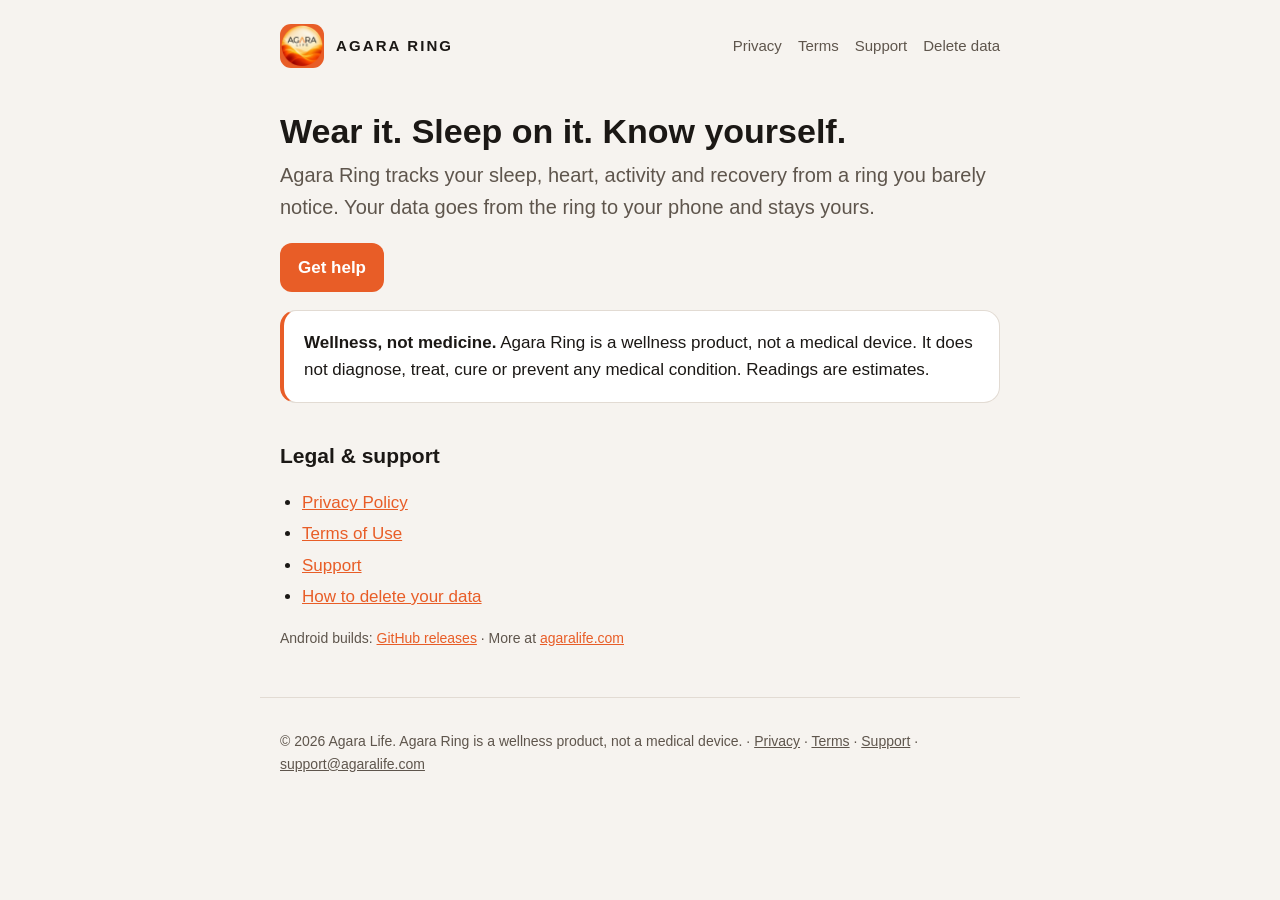
==== docs/index.html @ 2ab8aa85 "Publish Agara Ring legal + support pages (docs/)" ====
<!doctype html>
<html lang="en"><head><meta charset="utf-8"><meta name="viewport" content="width=device-width,initial-scale=1">
<title>Agara Ring · Agara Ring</title><meta name="description" content="Agara Ring — sleep, heart, activity and recovery.">
<link rel="icon" href="logo.png"><link rel="stylesheet" href="style.css"></head>
<body><header><img src="logo.png" alt="" width="44" height="44"><a class="brand" href="./">AGARA RING</a>
<nav><a href="privacy/">Privacy</a><a href="terms/">Terms</a><a href="support/">Support</a><a href="delete-data/">Delete data</a></nav></header>
<main><h1>Wear it. Sleep on it. Know yourself.</h1>
<p class="lead">Agara Ring tracks your sleep, heart, activity and recovery from a ring you barely notice. Your data goes from the ring to your phone and stays yours.</p>
<p><a class="btn" href="support/">Get help</a></p>
<div class="card notice"><strong>Wellness, not medicine.</strong> Agara Ring is a wellness product, not a medical device. It does not diagnose, treat, cure or prevent any medical condition. Readings are estimates.</div>
<h2>Legal &amp; support</h2>
<ul><li><a href="privacy/">Privacy Policy</a></li><li><a href="terms/">Terms of Use</a></li><li><a href="support/">Support</a></li><li><a href="delete-data/">How to delete your data</a></li></ul>
<p class="meta">Android builds: <a href="https://github.com/RafayGhafoor/Agara-Ring-Releases/releases">GitHub releases</a> · More at <a href="https://www.agaralife.com/">agaralife.com</a></p></main>
<footer>© 2026 Agara Life. Agara Ring is a wellness product, not a medical device. ·
<a href="privacy/">Privacy</a> · <a href="terms/">Terms</a> · <a href="support/">Support</a> ·
<a href="mailto:support@agaralife.com">support@agaralife.com</a></footer></body></html>
---- docs/style.css ----
:root{--bg:#12100E;--card:#1B1815;--text:#F4EFE9;--muted:#BDB4A9;--accent:#E85D27;--line:#2C2722}
@media (prefers-color-scheme:light){:root{--bg:#F6F3EF;--card:#FFFFFF;--text:#1B1815;--muted:#5E554C;--line:#E2DBD3}}
*{box-sizing:border-box}html{-webkit-text-size-adjust:100%}
body{margin:0;background:var(--bg);color:var(--text);font:17px/1.6 ui-sans-serif,-apple-system,"Segoe UI",Roboto,Helvetica,Arial,sans-serif}
a{color:var(--accent)}a:hover{text-decoration:none}
header,main,footer{max-width:760px;margin:0 auto;padding:0 20px}
header{display:flex;align-items:center;gap:12px;padding-top:24px;padding-bottom:12px}
header img{width:44px;height:44px;border-radius:11px}
header .brand{font-weight:800;letter-spacing:.14em;font-size:15px;text-decoration:none;color:var(--text)}
nav{margin-left:auto;display:flex;gap:16px;flex-wrap:wrap;font-size:15px}nav a{color:var(--muted);text-decoration:none}nav a:hover{color:var(--accent)}
h1{font-size:34px;line-height:1.15;margin:32px 0 8px}h2{font-size:21px;margin:36px 0 6px}
.lead{font-size:20px;color:var(--muted);margin-top:0}.meta{color:var(--muted);font-size:14px}
.card{background:var(--card);border:1px solid var(--line);border-radius:16px;padding:18px 20px;margin:18px 0}
.btn{display:inline-block;background:var(--accent);color:#fff;text-decoration:none;font-weight:700;padding:11px 18px;border-radius:12px}
ul{padding-left:22px}li{margin:4px 0}
footer{padding-top:32px;padding-bottom:48px;color:var(--muted);font-size:14px;border-top:1px solid var(--line);margin-top:48px}
footer a{color:var(--muted)}
.notice{border-left:4px solid var(--accent)}
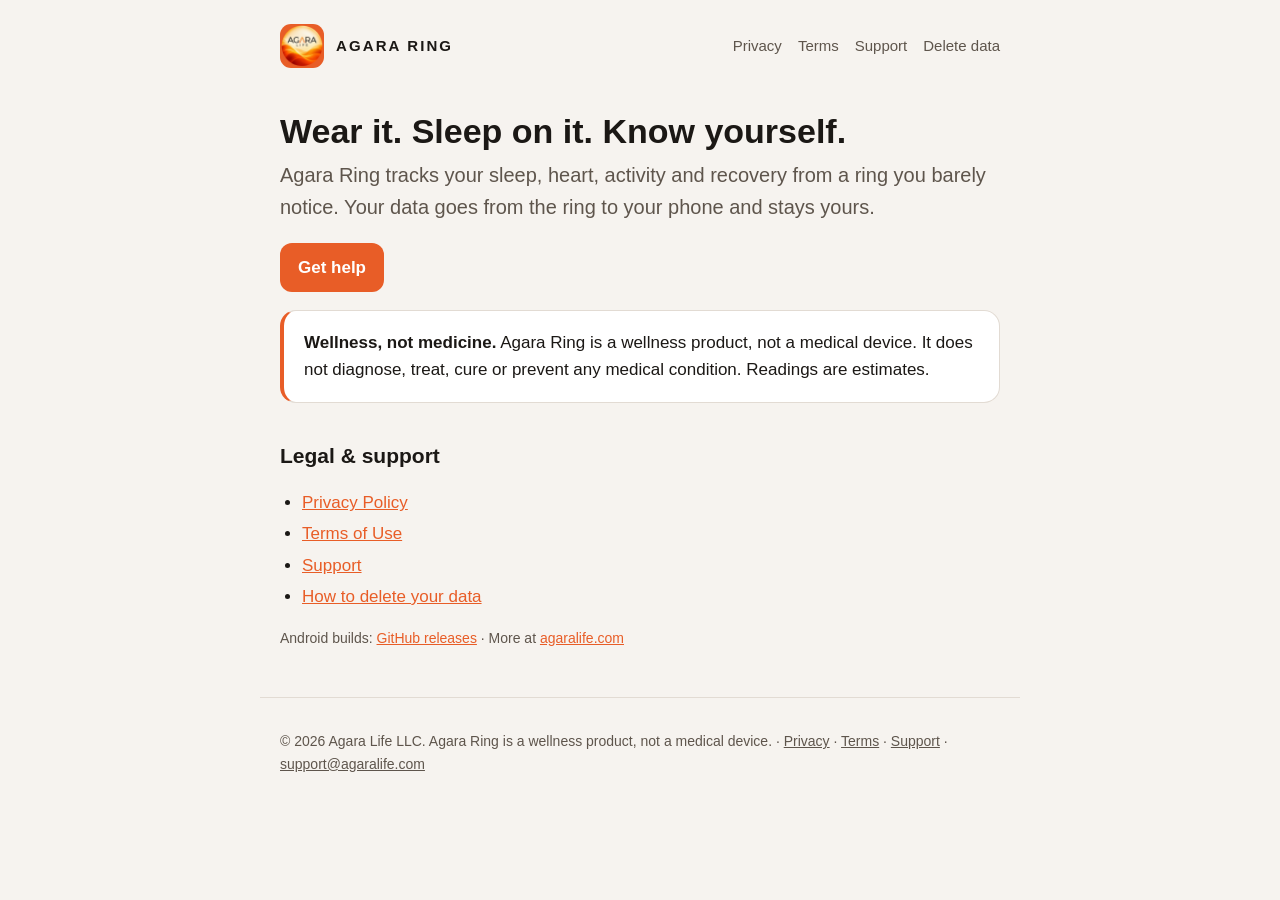
==== commit d4c17c92: "Publish Agara Ring legal + support pages (docs/)" ====
--- a/docs/index.html
+++ b/docs/index.html
@@ -11,6 +11,6 @@
 <h2>Legal &amp; support</h2>
 <ul><li><a href="privacy/">Privacy Policy</a></li><li><a href="terms/">Terms of Use</a></li><li><a href="support/">Support</a></li><li><a href="delete-data/">How to delete your data</a></li></ul>
 <p class="meta">Android builds: <a href="https://github.com/RafayGhafoor/Agara-Ring-Releases/releases">GitHub releases</a> · More at <a href="https://www.agaralife.com/">agaralife.com</a></p></main>
-<footer>© 2026 Agara Life. Agara Ring is a wellness product, not a medical device. ·
+<footer>© 2026 Agara Life LLC. Agara Ring is a wellness product, not a medical device. ·
 <a href="privacy/">Privacy</a> · <a href="terms/">Terms</a> · <a href="support/">Support</a> ·
 <a href="mailto:support@agaralife.com">support@agaralife.com</a></footer></body></html>
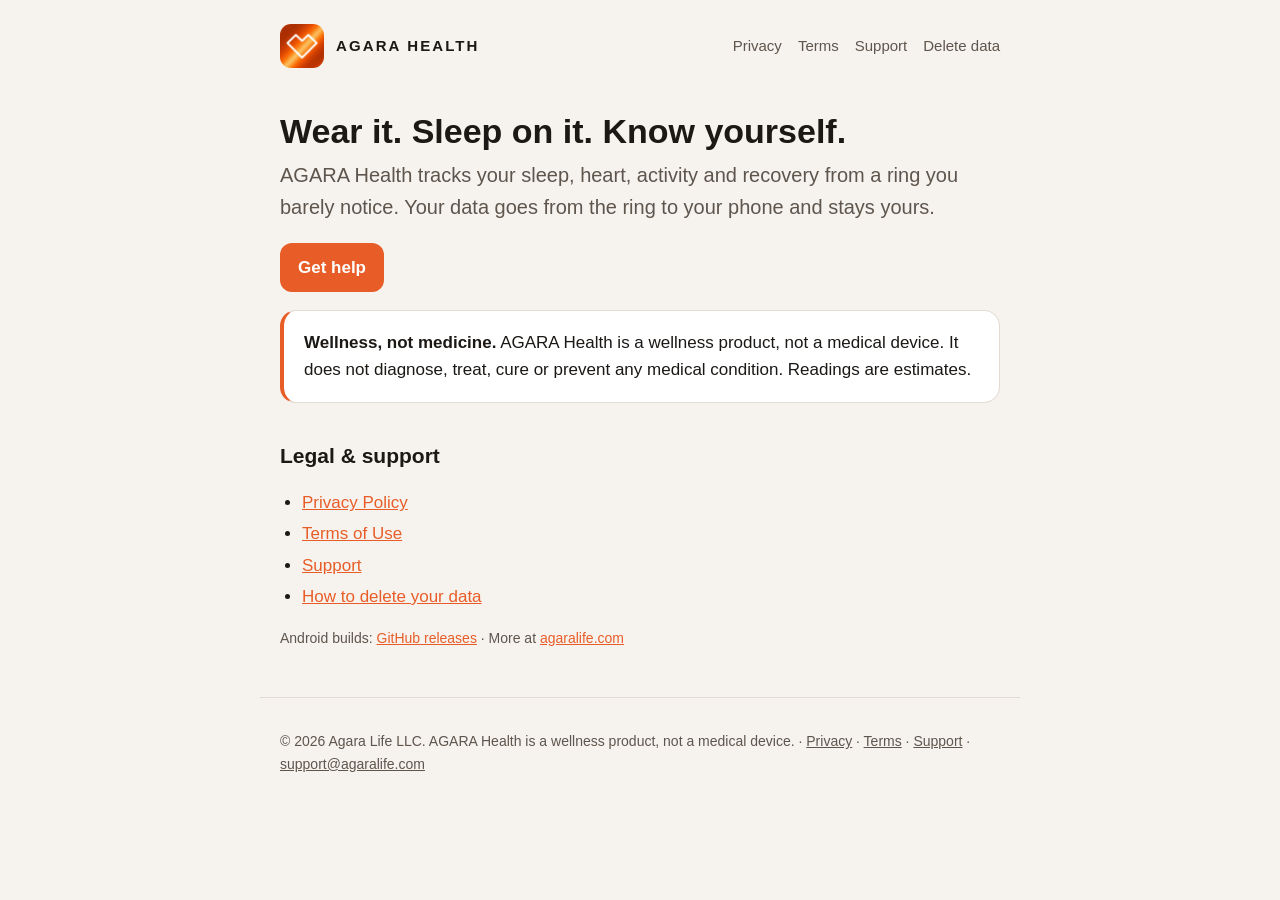
==== commit 09bb7b99: "Publish AGARA Health legal + support pages (docs/)" ====
--- a/docs/index.html
+++ b/docs/index.html
@@ -1,16 +1,16 @@
 <!doctype html>
 <html lang="en"><head><meta charset="utf-8"><meta name="viewport" content="width=device-width,initial-scale=1">
-<title>Agara Ring · Agara Ring</title><meta name="description" content="Agara Ring — sleep, heart, activity and recovery.">
+<title>AGARA Health · AGARA Health</title><meta name="description" content="AGARA Health — sleep, heart, activity and recovery.">
 <link rel="icon" href="logo.png"><link rel="stylesheet" href="style.css"></head>
-<body><header><img src="logo.png" alt="" width="44" height="44"><a class="brand" href="./">AGARA RING</a>
+<body><header><img src="logo.png" alt="" width="44" height="44"><a class="brand" href="./">AGARA HEALTH</a>
 <nav><a href="privacy/">Privacy</a><a href="terms/">Terms</a><a href="support/">Support</a><a href="delete-data/">Delete data</a></nav></header>
 <main><h1>Wear it. Sleep on it. Know yourself.</h1>
-<p class="lead">Agara Ring tracks your sleep, heart, activity and recovery from a ring you barely notice. Your data goes from the ring to your phone and stays yours.</p>
+<p class="lead">AGARA Health tracks your sleep, heart, activity and recovery from a ring you barely notice. Your data goes from the ring to your phone and stays yours.</p>
 <p><a class="btn" href="support/">Get help</a></p>
-<div class="card notice"><strong>Wellness, not medicine.</strong> Agara Ring is a wellness product, not a medical device. It does not diagnose, treat, cure or prevent any medical condition. Readings are estimates.</div>
+<div class="card notice"><strong>Wellness, not medicine.</strong> AGARA Health is a wellness product, not a medical device. It does not diagnose, treat, cure or prevent any medical condition. Readings are estimates.</div>
 <h2>Legal &amp; support</h2>
 <ul><li><a href="privacy/">Privacy Policy</a></li><li><a href="terms/">Terms of Use</a></li><li><a href="support/">Support</a></li><li><a href="delete-data/">How to delete your data</a></li></ul>
 <p class="meta">Android builds: <a href="https://github.com/RafayGhafoor/Agara-Ring-Releases/releases">GitHub releases</a> · More at <a href="https://www.agaralife.com/">agaralife.com</a></p></main>
-<footer>© 2026 Agara Life LLC. Agara Ring is a wellness product, not a medical device. ·
+<footer>© 2026 Agara Life LLC. AGARA Health is a wellness product, not a medical device. ·
 <a href="privacy/">Privacy</a> · <a href="terms/">Terms</a> · <a href="support/">Support</a> ·
 <a href="mailto:support@agaralife.com">support@agaralife.com</a></footer></body></html>
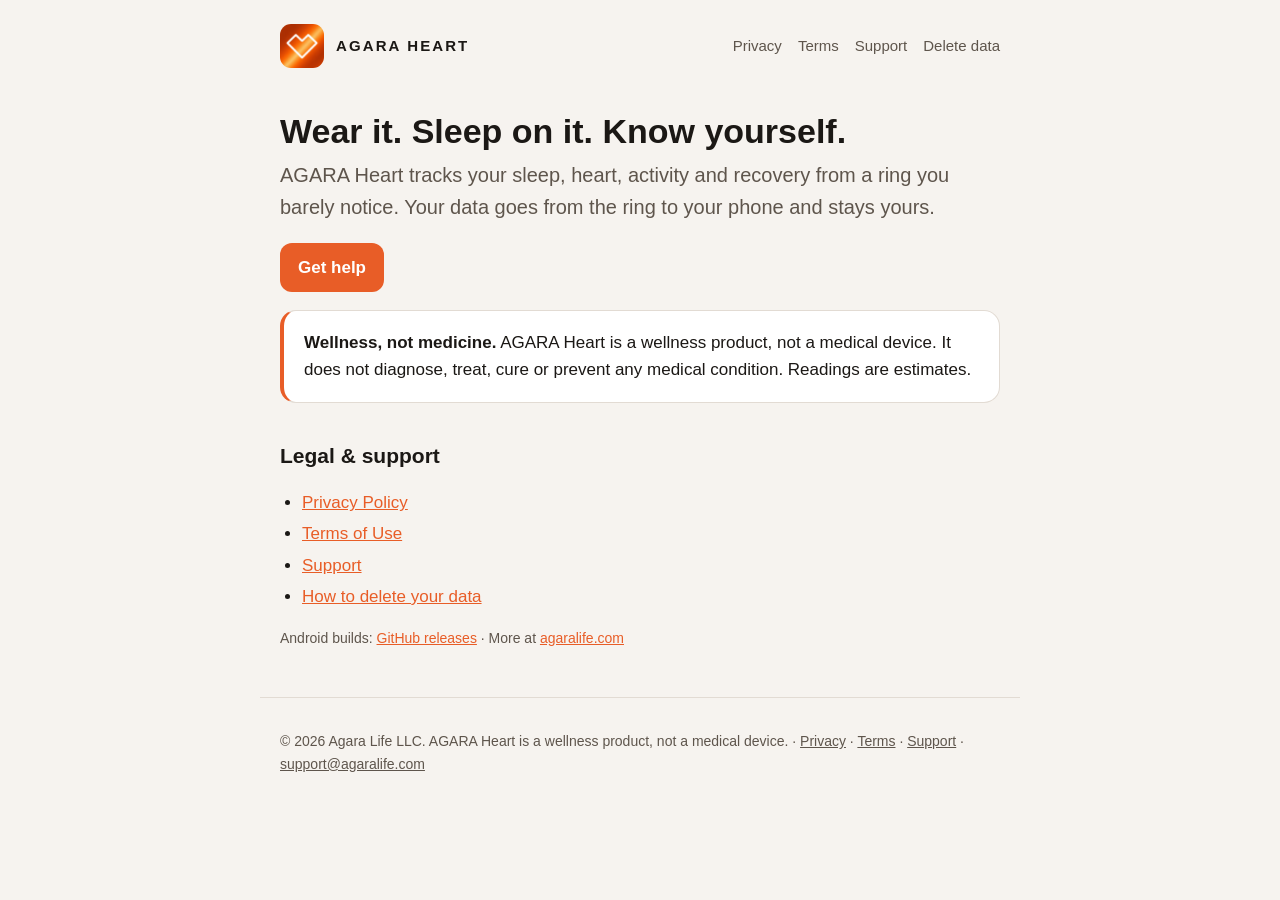
==== commit 3a7b144a: "Publish AGARA Heart legal + support pages (docs/)" ====
--- a/docs/index.html
+++ b/docs/index.html
@@ -1,16 +1,16 @@
 <!doctype html>
 <html lang="en"><head><meta charset="utf-8"><meta name="viewport" content="width=device-width,initial-scale=1">
-<title>AGARA Health · AGARA Health</title><meta name="description" content="AGARA Health — sleep, heart, activity and recovery.">
+<title>AGARA Heart · AGARA Heart</title><meta name="description" content="AGARA Heart — sleep, heart, activity and recovery.">
 <link rel="icon" href="logo.png"><link rel="stylesheet" href="style.css"></head>
-<body><header><img src="logo.png" alt="" width="44" height="44"><a class="brand" href="./">AGARA HEALTH</a>
+<body><header><img src="logo.png" alt="" width="44" height="44"><a class="brand" href="./">AGARA HEART</a>
 <nav><a href="privacy/">Privacy</a><a href="terms/">Terms</a><a href="support/">Support</a><a href="delete-data/">Delete data</a></nav></header>
 <main><h1>Wear it. Sleep on it. Know yourself.</h1>
-<p class="lead">AGARA Health tracks your sleep, heart, activity and recovery from a ring you barely notice. Your data goes from the ring to your phone and stays yours.</p>
+<p class="lead">AGARA Heart tracks your sleep, heart, activity and recovery from a ring you barely notice. Your data goes from the ring to your phone and stays yours.</p>
 <p><a class="btn" href="support/">Get help</a></p>
-<div class="card notice"><strong>Wellness, not medicine.</strong> AGARA Health is a wellness product, not a medical device. It does not diagnose, treat, cure or prevent any medical condition. Readings are estimates.</div>
+<div class="card notice"><strong>Wellness, not medicine.</strong> AGARA Heart is a wellness product, not a medical device. It does not diagnose, treat, cure or prevent any medical condition. Readings are estimates.</div>
 <h2>Legal &amp; support</h2>
 <ul><li><a href="privacy/">Privacy Policy</a></li><li><a href="terms/">Terms of Use</a></li><li><a href="support/">Support</a></li><li><a href="delete-data/">How to delete your data</a></li></ul>
 <p class="meta">Android builds: <a href="https://github.com/RafayGhafoor/Agara-Ring-Releases/releases">GitHub releases</a> · More at <a href="https://www.agaralife.com/">agaralife.com</a></p></main>
-<footer>© 2026 Agara Life LLC. AGARA Health is a wellness product, not a medical device. ·
+<footer>© 2026 Agara Life LLC. AGARA Heart is a wellness product, not a medical device. ·
 <a href="privacy/">Privacy</a> · <a href="terms/">Terms</a> · <a href="support/">Support</a> ·
 <a href="mailto:support@agaralife.com">support@agaralife.com</a></footer></body></html>
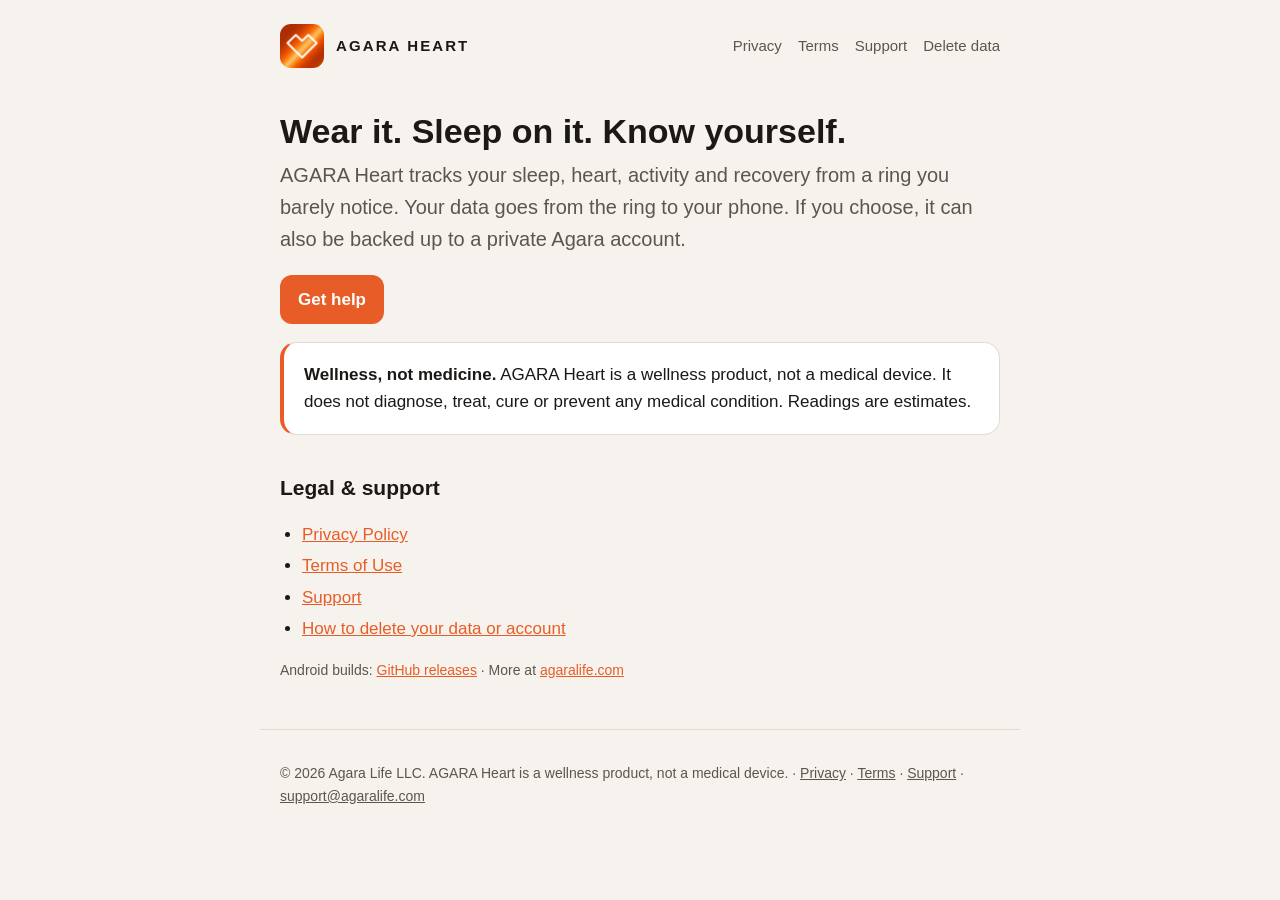
==== commit 4724c193: "Publish AGARA Heart legal + support pages (docs/)" ====
--- a/docs/index.html
+++ b/docs/index.html
@@ -5,11 +5,11 @@
 <body><header><img src="logo.png" alt="" width="44" height="44"><a class="brand" href="./">AGARA HEART</a>
 <nav><a href="privacy/">Privacy</a><a href="terms/">Terms</a><a href="support/">Support</a><a href="delete-data/">Delete data</a></nav></header>
 <main><h1>Wear it. Sleep on it. Know yourself.</h1>
-<p class="lead">AGARA Heart tracks your sleep, heart, activity and recovery from a ring you barely notice. Your data goes from the ring to your phone and stays yours.</p>
+<p class="lead">AGARA Heart tracks your sleep, heart, activity and recovery from a ring you barely notice. Your data goes from the ring to your phone. If you choose, it can also be backed up to a private Agara account.</p>
 <p><a class="btn" href="support/">Get help</a></p>
 <div class="card notice"><strong>Wellness, not medicine.</strong> AGARA Heart is a wellness product, not a medical device. It does not diagnose, treat, cure or prevent any medical condition. Readings are estimates.</div>
 <h2>Legal &amp; support</h2>
-<ul><li><a href="privacy/">Privacy Policy</a></li><li><a href="terms/">Terms of Use</a></li><li><a href="support/">Support</a></li><li><a href="delete-data/">How to delete your data</a></li></ul>
+<ul><li><a href="privacy/">Privacy Policy</a></li><li><a href="terms/">Terms of Use</a></li><li><a href="support/">Support</a></li><li><a href="delete-data/">How to delete your data or account</a></li></ul>
 <p class="meta">Android builds: <a href="https://github.com/RafayGhafoor/Agara-Ring-Releases/releases">GitHub releases</a> · More at <a href="https://www.agaralife.com/">agaralife.com</a></p></main>
 <footer>© 2026 Agara Life LLC. AGARA Heart is a wellness product, not a medical device. ·
 <a href="privacy/">Privacy</a> · <a href="terms/">Terms</a> · <a href="support/">Support</a> ·
